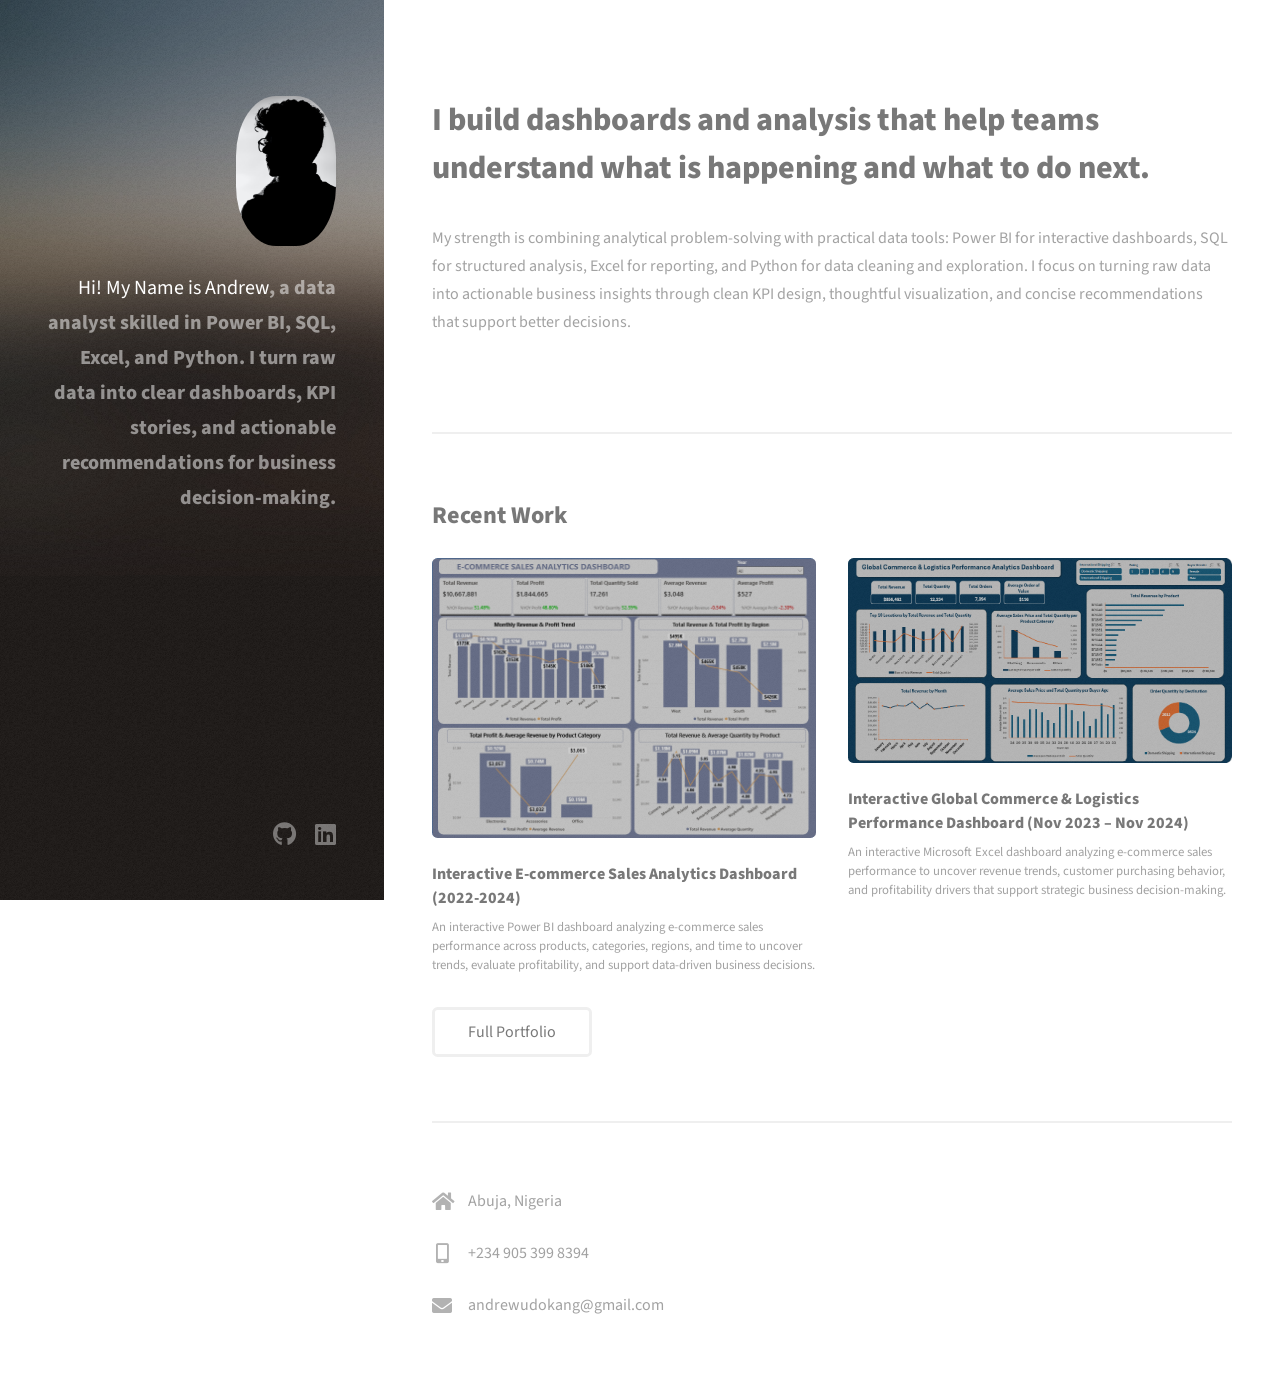
==== index.html @ a17d0c4e "Added website files" ====
<!DOCTYPE HTML>
<!--
	Strata by HTML5 UP
	html5up.net | @ajlkn
	Free for personal and commercial use under the CCA 3.0 license (html5up.net/license)
-->
<html>
	<head>
		<title>Andrew Udokang | Data Analyst</title>
		<meta charset="utf-8" />
		<meta name="viewport" content="width=device-width, initial-scale=1, user-scalable=no" />
		<link rel="stylesheet" href="assets/css/main.css" />
	</head>
	<body class="is-preload">

		<!-- Header -->
			<header id="header">
				<div class="inner">
					<a href="#" class="image avatar"><img src="images/Black Silhuette.jpg" alt="" /></a>
					<h1><strong>Hi! My Name is Andrew</strong>, a data analyst skilled in Power BI, SQL, Excel, and Python.<br />
					I turn raw data into clear dashboards, KPI stories, and actionable recommendations for business decision-making.<br />
					</h1>
				</div>
			</header>

		<!-- Main -->
			<div id="main">

				<!-- One -->
					<section id="one">
						<header class="major">
							<h2>I build dashboards and analysis that help teams understand what is happening and what to do next.</h2>
						</header>
						<p>

My strength is combining analytical problem-solving with practical data tools: Power BI for interactive dashboards, SQL for structured analysis, Excel for reporting, and Python for data cleaning and exploration.

I focus on turning raw data into actionable business insights through clean KPI design, thoughtful visualization, and concise recommendations that support better decisions.</p>
						<ul class="actions">
							<!--<li><a href="#" class="button">Learn More</a></li>-->
						</ul>
					</section>

				<!-- Two -->
					<section id="two">
						<h2>Recent Work</h2>
						<div class="row">
							<article class="col-6 col-12-xsmall work-item">
								<a href="images/fulls/Interactive E-commerce Sales Analytics Dashboard (2022–2024).png" class="image fit thumb"><img src="images/fulls/Interactive E-commerce Sales Analytics Dashboard (2022–2024).png" alt="" /></a>
								<h3>Interactive E-commerce Sales Analytics Dashboard (2022-2024)</h3>
								<p>An interactive Power BI dashboard analyzing e-commerce sales performance across products, categories, regions, and time to uncover trends, evaluate profitability, and support data-driven business decisions.</p>
							</article>
							<article class="col-6 col-12-xsmall work-item">
								<a href="images/fulls/Interactive Global Commerce & Logistics Performance Dashboard (Nov 2023 – Nov 2024).png" class="image fit thumb"><img src="images/fulls/Interactive Global Commerce & Logistics Performance Dashboard (Nov 2023 – Nov 2024).png" alt="" /></a>
								<h3>Interactive Global Commerce & Logistics Performance Dashboard (Nov 2023 – Nov 2024)</h3>
								<p>An interactive Microsoft Excel dashboard analyzing e-commerce sales performance to uncover revenue trends, customer purchasing behavior, and profitability drivers that support strategic business decision-making.</p>
							</article>
							<!--<article class="col-6 col-12-xsmall work-item">
								<a href="images/fulls/03.jpg" class="image fit thumb"><img src="images/thumbs/03.jpg" alt="" /></a>
								<h3>Tortor metus commodo</h3>
								<p>Lorem ipsum dolor sit amet nisl sed nullam feugiat.</p>
							</article>
							<article class="col-6 col-12-xsmall work-item">
								<a href="images/fulls/04.jpg" class="image fit thumb"><img src="images/thumbs/04.jpg" alt="" /></a>
								<h3>Quam neque phasellus</h3>
								<p>Lorem ipsum dolor sit amet nisl sed nullam feugiat.</p>
							</article>
							<article class="col-6 col-12-xsmall work-item">
								<a href="images/fulls/05.jpg" class="image fit thumb"><img src="images/thumbs/05.jpg" alt="" /></a>
								<h3>Nunc enim commodo aliquet</h3>
								<p>Lorem ipsum dolor sit amet nisl sed nullam feugiat.</p>
							</article>
							<article class="col-6 col-12-xsmall work-item">
								<a href="images/fulls/06.jpg" class="image fit thumb"><img src="images/thumbs/06.jpg" alt="" /></a>
								<h3>Risus ornare lacinia</h3>
								<p>Lorem ipsum dolor sit amet nisl sed nullam feugiat.</p>
							</article>-->
						</div>
						<ul class="actions">
							<li><a href="full portfolio.html" class="button">Full Portfolio</a></li>
						</ul>
					</section>

				<!-- Three -->
					<section id="three">
						<!--<h2>Get In Touch</h2>
						<p>If you have further inquires, please message me below or on Linkedin.</p>
						<div class="row">
							<div class="col-8 col-12-small">
								<form method="post" action="#">
									<div class="row gtr-uniform gtr-50">
										<div class="col-6 col-12-xsmall"><input type="text" name="name" id="name" placeholder="Name" /></div>
										<div class="col-6 col-12-xsmall"><input type="email" name="email" id="email" placeholder="Email" /></div>
										<div class="col-12"><textarea name="message" id="message" placeholder="Message" rows="4"></textarea></div>
									</div>
								</form>
								<ul class="actions">
									<li><input type="submit" value="Send Message" /></li>
								</ul>
							</div>-->
							<div class="col-4 col-12-small">
								<ul class="labeled-icons">
									<li>
										<h3 class="icon solid fa-home"><span class="label">Address</span></h3>
										Abuja, Nigeria
									</li>
									<li>
										<h3 class="icon solid fa-mobile-alt"><span class="label">Phone</span></h3>
										+234 905 399 8394
									</li>
									<li>
										<h3 class="icon solid fa-envelope"><span class="label">Email</span></h3>
										andrewudokang@gmail.com
										
									</li>
								</ul>
							</div>
						</div>
					</section>

				<!-- Four -->
				<!--
					<section id="four">
						<h2>Elements</h2>

						<section>
							<h4>Text</h4>
							<p>This is <b>bold</b> and this is <strong>strong</strong>. This is <i>italic</i> and this is <em>emphasized</em>.
							This is <sup>superscript</sup> text and this is <sub>subscript</sub> text.
							This is <u>underlined</u> and this is code: <code>for (;;) { ... }</code>. Finally, <a href="#">this is a link</a>.</p>
							<hr />
							<header>
								<h4>Heading with a Subtitle</h4>
								<p>Lorem ipsum dolor sit amet nullam id egestas urna aliquam</p>
							</header>
							<p>Nunc lacinia ante nunc ac lobortis. Interdum adipiscing gravida odio porttitor sem non mi integer non faucibus ornare mi ut ante amet placerat aliquet. Volutpat eu sed ante lacinia sapien lorem accumsan varius montes viverra nibh in adipiscing blandit tempus accumsan.</p>
							<header>
								<h5>Heading with a Subtitle</h5>
								<p>Lorem ipsum dolor sit amet nullam id egestas urna aliquam</p>
							</header>
							<p>Nunc lacinia ante nunc ac lobortis. Interdum adipiscing gravida odio porttitor sem non mi integer non faucibus ornare mi ut ante amet placerat aliquet. Volutpat eu sed ante lacinia sapien lorem accumsan varius montes viverra nibh in adipiscing blandit tempus accumsan.</p>
							<hr />
							<h2>Heading Level 2</h2>
							<h3>Heading Level 3</h3>
							<h4>Heading Level 4</h4>
							<h5>Heading Level 5</h5>
							<h6>Heading Level 6</h6>
							<hr />
							<h5>Blockquote</h5>
							<blockquote>Fringilla nisl. Donec accumsan interdum nisi, quis tincidunt felis sagittis eget tempus euismod. Vestibulum ante ipsum primis in faucibus vestibulum. Blandit adipiscing eu felis iaculis volutpat ac adipiscing accumsan faucibus. Vestibulum ante ipsum primis in faucibus lorem ipsum dolor sit amet nullam adipiscing eu felis.</blockquote>
							<h5>Preformatted</h5>
							<pre><code>i = 0;

while (!deck.isInOrder()) {
print 'Iteration ' + i;
deck.shuffle();
i++;
}

print 'It took ' + i + ' iterations to sort the deck.';</code></pre>
						</section>

						<section>
							<h4>Lists</h4>
							<div class="row">
								<div class="col-6 col-12-xsmall">
									<h5>Unordered</h5>
									<ul>
										<li>Dolor pulvinar etiam magna etiam.</li>
										<li>Sagittis adipiscing lorem eleifend.</li>
										<li>Felis enim feugiat dolore viverra.</li>
									</ul>
									<h5>Alternate</h5>
									<ul class="alt">
										<li>Dolor pulvinar etiam magna etiam.</li>
										<li>Sagittis adipiscing lorem eleifend.</li>
										<li>Felis enim feugiat dolore viverra.</li>
									</ul>
								</div>
								<div class="col-6 col-12-xsmall">
									<h5>Ordered</h5>
									<ol>
										<li>Dolor pulvinar etiam magna etiam.</li>
										<li>Etiam vel felis at lorem sed viverra.</li>
										<li>Felis enim feugiat dolore viverra.</li>
										<li>Dolor pulvinar etiam magna etiam.</li>
										<li>Etiam vel felis at lorem sed viverra.</li>
										<li>Felis enim feugiat dolore viverra.</li>
									</ol>
									<h5>Icons</h5>
									<ul class="icons">
										<li><a href="#" class="icon brands fa-twitter"><span class="label">Twitter</span></a></li>
										<li><a href="#" class="icon brands fa-facebook-f"><span class="label">Facebook</span></a></li>
										<li><a href="#" class="icon brands fa-instagram"><span class="label">Instagram</span></a></li>
										<li><a href="#" class="icon brands fa-github"><span class="label">Github</span></a></li>
										<li><a href="#" class="icon brands fa-dribbble"><span class="label">Dribbble</span></a></li>
										<li><a href="#" class="icon brands fa-tumblr"><span class="label">Tumblr</span></a></li>
									</ul>
								</div>
							</div>
							<h5>Actions</h5>
							<ul class="actions">
								<li><a href="#" class="button primary">Default</a></li>
								<li><a href="#" class="button">Default</a></li>
							</ul>
							<ul class="actions small">
								<li><a href="#" class="button primary small">Small</a></li>
								<li><a href="#" class="button small">Small</a></li>
							</ul>
							<div class="row">
								<div class="col-6 col-12-small">
									<ul class="actions stacked">
										<li><a href="#" class="button primary">Default</a></li>
										<li><a href="#" class="button">Default</a></li>
									</ul>
								</div>
								<div class="col-6 col-12-small">
									<ul class="actions stacked">
										<li><a href="#" class="button primary small">Small</a></li>
										<li><a href="#" class="button small">Small</a></li>
									</ul>
								</div>
								<div class="col-6 col-12-small">
									<ul class="actions stacked">
										<li><a href="#" class="button primary fit">Default</a></li>
										<li><a href="#" class="button fit">Default</a></li>
									</ul>
								</div>
								<div class="col-6 col-12-small">
									<ul class="actions stacked">
										<li><a href="#" class="button primary small fit">Small</a></li>
										<li><a href="#" class="button small fit">Small</a></li>
									</ul>
								</div>
							</div>
						</section>

						<section>
							<h4>Table</h4>
							<h5>Default</h5>
							<div class="table-wrapper">
								<table>
									<thead>
										<tr>
											<th>Name</th>
											<th>Description</th>
											<th>Price</th>
										</tr>
									</thead>
									<tbody>
										<tr>
											<td>Item One</td>
											<td>Ante turpis integer aliquet porttitor.</td>
											<td>29.99</td>
										</tr>
										<tr>
											<td>Item Two</td>
											<td>Vis ac commodo adipiscing arcu aliquet.</td>
											<td>19.99</td>
										</tr>
										<tr>
											<td>Item Three</td>
											<td> Morbi faucibus arcu accumsan lorem.</td>
											<td>29.99</td>
										</tr>
										<tr>
											<td>Item Four</td>
											<td>Vitae integer tempus condimentum.</td>
											<td>19.99</td>
										</tr>
										<tr>
											<td>Item Five</td>
											<td>Ante turpis integer aliquet porttitor.</td>
											<td>29.99</td>
										</tr>
									</tbody>
									<tfoot>
										<tr>
											<td colspan="2"></td>
											<td>100.00</td>
										</tr>
									</tfoot>
								</table>
							</div>

							<h5>Alternate</h5>
							<div class="table-wrapper">
								<table class="alt">
									<thead>
										<tr>
											<th>Name</th>
											<th>Description</th>
											<th>Price</th>
										</tr>
									</thead>
									<tbody>
										<tr>
											<td>Item One</td>
											<td>Ante turpis integer aliquet porttitor.</td>
											<td>29.99</td>
										</tr>
										<tr>
											<td>Item Two</td>
											<td>Vis ac commodo adipiscing arcu aliquet.</td>
											<td>19.99</td>
										</tr>
										<tr>
											<td>Item Three</td>
											<td> Morbi faucibus arcu accumsan lorem.</td>
											<td>29.99</td>
										</tr>
										<tr>
											<td>Item Four</td>
											<td>Vitae integer tempus condimentum.</td>
											<td>19.99</td>
										</tr>
										<tr>
											<td>Item Five</td>
											<td>Ante turpis integer aliquet porttitor.</td>
											<td>29.99</td>
										</tr>
									</tbody>
									<tfoot>
										<tr>
											<td colspan="2"></td>
											<td>100.00</td>
										</tr>
									</tfoot>
								</table>
							</div>
						</section>

						<section>
							<h4>Buttons</h4>
							<ul class="actions">
								<li><a href="#" class="button primary">Primary</a></li>
								<li><a href="#" class="button">Default</a></li>
							</ul>
							<ul class="actions">
								<li><a href="#" class="button large">Large</a></li>
								<li><a href="#" class="button">Default</a></li>
								<li><a href="#" class="button small">Small</a></li>
							</ul>
							<ul class="actions fit">
								<li><a href="#" class="button primary fit">Fit</a></li>
								<li><a href="#" class="button fit">Fit</a></li>
							</ul>
							<ul class="actions fit small">
								<li><a href="#" class="button primary fit small">Fit + Small</a></li>
								<li><a href="#" class="button fit small">Fit + Small</a></li>
							</ul>
							<ul class="actions">
								<li><a href="#" class="button primary icon solid fa-download">Icon</a></li>
								<li><a href="#" class="button icon solid fa-download">Icon</a></li>
							</ul>
							<ul class="actions">
								<li><span class="button primary disabled">Primary</span></li>
								<li><span class="button disabled">Default</span></li>
							</ul>
						</section>

						<section>
							<h4>Form</h4>
							<form method="post" action="#">
								<div class="row gtr-uniform gtr-50">
									<div class="col-6 col-12-xsmall">
										<input type="text" name="demo-name" id="demo-name" value="" placeholder="Name" />
									</div>
									<div class="col-6 col-12-xsmall">
										<input type="email" name="demo-email" id="demo-email" value="" placeholder="Email" />
									</div>
									<div class="col-12">
										<select name="demo-category" id="demo-category">
											<option value="">- Category -</option>
											<option value="1">Manufacturing</option>
											<option value="1">Shipping</option>
											<option value="1">Administration</option>
											<option value="1">Human Resources</option>
										</select>
									</div>
									<div class="col-4 col-12-small">
										<input type="radio" id="demo-priority-low" name="demo-priority" checked>
										<label for="demo-priority-low">Low Priority</label>
									</div>
									<div class="col-4 col-12-small">
										<input type="radio" id="demo-priority-normal" name="demo-priority">
										<label for="demo-priority-normal">Normal Priority</label>
									</div>
									<div class="col-4 col-12-small">
										<input type="radio" id="demo-priority-high" name="demo-priority">
										<label for="demo-priority-high">High Priority</label>
									</div>
									<div class="col-6 col-12-small">
										<input type="checkbox" id="demo-copy" name="demo-copy">
										<label for="demo-copy">Email me a copy of this message</label>
									</div>
									<div class="col-6 col-12-small">
										<input type="checkbox" id="demo-human" name="demo-human" checked>
										<label for="demo-human">I am a human and not a robot</label>
									</div>
									<div class="col-12">
										<textarea name="demo-message" id="demo-message" placeholder="Enter your message" rows="6"></textarea>
									</div>
									<div class="col-12">
										<ul class="actions">
											<li><input type="submit" value="Send Message" class="primary" /></li>
											<li><input type="reset" value="Reset" /></li>
										</ul>
									</div>
								</div>
							</form>
						</section>

						<section>
							<h4>Image</h4>
							<h5>Fit</h5>
							<div class="box alt">
								<div class="row gtr-50 gtr-uniform">
									<div class="col-12"><span class="image fit"><img src="images/fulls/05.jpg" alt="" /></span></div>
									<div class="col-4"><span class="image fit"><img src="images/thumbs/01.jpg" alt="" /></span></div>
									<div class="col-4"><span class="image fit"><img src="images/thumbs/02.jpg" alt="" /></span></div>
									<div class="col-4"><span class="image fit"><img src="images/thumbs/03.jpg" alt="" /></span></div>
									<div class="col-4"><span class="image fit"><img src="images/thumbs/04.jpg" alt="" /></span></div>
									<div class="col-4"><span class="image fit"><img src="images/thumbs/05.jpg" alt="" /></span></div>
									<div class="col-4"><span class="image fit"><img src="images/thumbs/06.jpg" alt="" /></span></div>
									<div class="col-4"><span class="image fit"><img src="images/thumbs/03.jpg" alt="" /></span></div>
									<div class="col-4"><span class="image fit"><img src="images/thumbs/02.jpg" alt="" /></span></div>
									<div class="col-4"><span class="image fit"><img src="images/thumbs/01.jpg" alt="" /></span></div>
								</div>
							</div>
							<h5>Left &amp; Right</h5>
							<p><span class="image left"><img src="images/avatar.jpg" alt="" /></span>Fringilla nisl. Donec accumsan interdum nisi, quis tincidunt felis sagittis eget. tempus euismod. Vestibulum ante ipsum primis in faucibus vestibulum. Blandit adipiscing eu felis iaculis volutpat ac adipiscing accumsan eu faucibus. Integer ac pellentesque praesent tincidunt felis sagittis eget. tempus euismod. Vestibulum ante ipsum primis in faucibus vestibulum. Blandit adipiscing eu felis iaculis volutpat ac adipiscing accumsan eu faucibus. Integer ac pellentesque praesent. Donec accumsan interdum nisi, quis tincidunt felis sagittis eget. tempus euismod. Vestibulum ante ipsum primis in faucibus vestibulum. Blandit adipiscing eu felis iaculis volutpat ac adipiscing accumsan eu faucibus. Integer ac pellentesque praesent tincidunt felis sagittis eget. tempus euismod. Vestibulum ante ipsum primis in faucibus vestibulum. Blandit adipiscing eu felis iaculis volutpat ac adipiscing accumsan eu faucibus. Integer ac pellentesque praesent.</p>
							<p><span class="image right"><img src="images/avatar.jpg" alt="" /></span>Fringilla nisl. Donec accumsan interdum nisi, quis tincidunt felis sagittis eget. tempus euismod. Vestibulum ante ipsum primis in faucibus vestibulum. Blandit adipiscing eu felis iaculis volutpat ac adipiscing accumsan eu faucibus. Integer ac pellentesque praesent tincidunt felis sagittis eget. tempus euismod. Vestibulum ante ipsum primis in faucibus vestibulum. Blandit adipiscing eu felis iaculis volutpat ac adipiscing accumsan eu faucibus. Integer ac pellentesque praesent. Donec accumsan interdum nisi, quis tincidunt felis sagittis eget. tempus euismod. Vestibulum ante ipsum primis in faucibus vestibulum. Blandit adipiscing eu felis iaculis volutpat ac adipiscing accumsan eu faucibus. Integer ac pellentesque praesent tincidunt felis sagittis eget. tempus euismod. Vestibulum ante ipsum primis in faucibus vestibulum. Blandit adipiscing eu felis iaculis volutpat ac adipiscing accumsan eu faucibus. Integer ac pellentesque praesent.</p>
						</section>

					</section>
				-->

			</div>

		<!-- Footer -->
			<footer id="footer">
				<div class="inner">
					<ul class="icons">
						<!--<li><a href="#" class="icon brands fa-twitter"><span class="label">Twitter</span></a></li>-->
						<li><a href="https://github.com/andrewudokang/" class="icon brands fa-github"><span class="label">Github</span></a></li>
						<li><a href="https://www.linkedin.com/in/andrewudokang" class="icon brands fa-linkedin"><span class="label">Linkedin</span></a></li>
						<!--<li><a href="#" class="icon solid fa-envelope"><span class="label">Email</span></a></li>-->
					</ul>
					<!--<ul class="copyright">
						<li>&copy; Untitled</li><li>Design: <a href="http://html5up.net">HTML5 UP</a></li>
					</ul>-->
				</div>
			</footer>

		<!-- Scripts -->
			<script src="assets/js/jquery.min.js"></script>
			<script src="assets/js/jquery.poptrox.min.js"></script>
			<script src="assets/js/browser.min.js"></script>
			<script src="assets/js/breakpoints.min.js"></script>
			<script src="assets/js/util.js"></script>
			<script src="assets/js/main.js"></script>

	</body>
</html>
---- assets/css/main.css ----
@import url("fontawesome-all.min.css");
@import url("https://fonts.googleapis.com/css?family=Source+Sans+Pro:400,400italic");

/*
	Strata by HTML5 UP
	html5up.net | @ajlkn
	Free for personal and commercial use under the CCA 3.0 license (html5up.net/license)
*/

html, body, div, span, applet, object,
iframe, h1, h2, h3, h4, h5, h6, p, blockquote,
pre, a, abbr, acronym, address, big, cite,
code, del, dfn, em, img, ins, kbd, q, s, samp,
small, strike, strong, sub, sup, tt, var, b,
u, i, center, dl, dt, dd, ol, ul, li, fieldset,
form, label, legend, table, caption, tbody,
tfoot, thead, tr, th, td, article, aside,
canvas, details, embed, figure, figcaption,
footer, header, hgroup, menu, nav, output, ruby,
section, summary, time, mark, audio, video {
	margin: 0;
	padding: 0;
	border: 0;
	font-size: 100%;
	font: inherit;
	vertical-align: baseline;}

article, aside, details, figcaption, figure,
footer, header, hgroup, menu, nav, section {
	display: block;}

body {
	line-height: 1;
}

ol, ul {
	list-style: none;
}

blockquote, q {
	quotes: none;
}

	blockquote:before, blockquote:after, q:before, q:after {
		content: '';
		content: none;
	}

table {
	border-collapse: collapse;
	border-spacing: 0;
}

body {
	-webkit-text-size-adjust: none;
}

mark {
	background-color: transparent;
	color: inherit;
}

input::-moz-focus-inner {
	border: 0;
	padding: 0;
}

input, select, textarea {
	-moz-appearance: none;
	-webkit-appearance: none;
	-ms-appearance: none;
	appearance: none;
}

/* Basic */

	html {
		box-sizing: border-box;
	}

	*, *:before, *:after {
		box-sizing: inherit;
	}

	body {
		background: #fff;
	}

		body.is-preload *, body.is-preload *:before, body.is-preload *:after {
			-moz-animation: none !important;
			-webkit-animation: none !important;
			-ms-animation: none !important;
			animation: none !important;
			-moz-transition: none !important;
			-webkit-transition: none !important;
			-ms-transition: none !important;
			transition: none !important;
		}

	body, input, select, textarea {
		color: #a2a2a2;
		font-family: "Source Sans Pro", Helvetica, sans-serif;
		font-size: 16pt;
		font-weight: 400;
		line-height: 1.75em;
	}

	a {
		-moz-transition: color 0.2s ease-in-out, border-color 0.2s ease-in-out;
		-webkit-transition: color 0.2s ease-in-out, border-color 0.2s ease-in-out;
		-ms-transition: color 0.2s ease-in-out, border-color 0.2s ease-in-out;
		transition: color 0.2s ease-in-out, border-color 0.2s ease-in-out;
		border-bottom: dotted 1px;
		color: #49bf9d;
		text-decoration: none;
	}

		a:hover {
			border-bottom-color: transparent;
			color: #49bf9d !important;
			text-decoration: none;
		}

	strong, b {
		color: #787878;
		font-weight: 400;
	}

	em, i {
		font-style: italic;
	}

	p {
		margin: 0 0 2em 0;
	}

	h1, h2, h3, h4, h5, h6 {
		color: #787878;
		font-weight: 800;
		line-height: 1em;
		margin: 0 0 1em 0;
	}

		h1 a, h2 a, h3 a, h4 a, h5 a, h6 a {
			color: inherit;
			text-decoration: none;
		}

	h1 {
		font-size: 2em;
		line-height: 1.5em;
	}

	h2 {
		font-size: 1.5em;
		line-height: 1.5em;
	}

	h3 {
		font-size: 1.25em;
		line-height: 1.5em;
	}

	h4 {
		font-size: 1.1em;
		line-height: 1.5em;
	}

	h5 {
		font-size: 0.9em;
		line-height: 1.5em;
	}

	h6 {
		font-size: 0.7em;
		line-height: 1.5em;
	}

	sub {
		font-size: 0.8em;
		position: relative;
		top: 0.5em;
	}

	sup {
		font-size: 0.8em;
		position: relative;
		top: -0.5em;
	}

	hr {
		border: 0;
		border-bottom: solid 2px #efefef;
		margin: 2em 0;
	}

		hr.major {
			margin: 3em 0;
		}

	blockquote {
		border-left: solid 6px #efefef;
		font-style: italic;
		margin: 0 0 2em 0;
		padding: 0.5em 0 0.5em 1.5em;
	}

	code {
		background: #f7f7f7;
		border-radius: 0.35em;
		border: solid 2px #efefef;
		font-family: "Courier New", monospace;
		font-size: 0.9em;
		margin: 0 0.25em;
		padding: 0.25em 0.65em;
	}

	pre {
		-webkit-overflow-scrolling: touch;
		font-family: "Courier New", monospace;
		font-size: 0.9em;
		margin: 0 0 2em 0;
	}

		pre code {
			display: block;
			line-height: 1.75em;
			padding: 1em 1.5em;
			overflow-x: auto;
		}

	.align-left {
		text-align: left;
	}

	.align-center {
		text-align: center;
	}

	.align-right {
		text-align: right;
	}

/* Container */

	.container {
		margin: 0 auto;
		max-width: calc(100% - 4em);
		width: 100%;
	}

		.container.xsmall {
			width: 25%;
		}

		.container.small {
			width: 50%;
		}

		.container.medium {
			width: 75%;
		}

		.container.large {
			width: 125%;
		}

		.container.xlarge {
			width: 150%;
		}

		.container.max {
			width: 100%;
		}

		@media screen and (max-width: 980px) {

			.container {
				width: 100% !important;
				max-width: 100% !important;
			}

		}

		@media screen and (max-width: 480px) {

			.container {
				max-width: calc(100% - 3em);
			}

		}

/* Row */

	.row {
		display: flex;
		flex-wrap: wrap;
		box-sizing: border-box;
		align-items: stretch;
	}

		.row > * {
			box-sizing: border-box;
		}

		.row.gtr-uniform > * > :last-child {
			margin-bottom: 0;
		}

		.row.aln-left {
			justify-content: flex-start;
		}

		.row.aln-center {
			justify-content: center;
		}

		.row.aln-right {
			justify-content: flex-end;
		}

		.row.aln-top {
			align-items: flex-start;
		}

		.row.aln-middle {
			align-items: center;
		}

		.row.aln-bottom {
			align-items: flex-end;
		}

		.row > .imp {
			order: -1;
		}

		.row > .col-1 {
			width: 8.33333%;
		}

		.row > .off-1 {
			margin-left: 8.33333%;
		}

		.row > .col-2 {
			width: 16.66667%;
		}

		.row > .off-2 {
			margin-left: 16.66667%;
		}

		.row > .col-3 {
			width: 25%;
		}

		.row > .off-3 {
			margin-left: 25%;
		}

		.row > .col-4 {
			width: 33.33333%;
		}

		.row > .off-4 {
			margin-left: 33.33333%;
		}

		.row > .col-5 {
			width: 41.66667%;
		}

		.row > .off-5 {
			margin-left: 41.66667%;
		}

		.row > .col-6 {
			width: 50%;
		}

		.row > .off-6 {
			margin-left: 50%;
		}

		.row > .col-7 {
			width: 58.33333%;
		}

		.row > .off-7 {
			margin-left: 58.33333%;
		}

		.row > .col-8 {
			width: 66.66667%;
		}

		.row > .off-8 {
			margin-left: 66.66667%;
		}

		.row > .col-9 {
			width: 75%;
		}

		.row > .off-9 {
			margin-left: 75%;
		}

		.row > .col-10 {
			width: 83.33333%;
		}

		.row > .off-10 {
			margin-left: 83.33333%;
		}

		.row > .col-11 {
			width: 91.66667%;
		}

		.row > .off-11 {
			margin-left: 91.66667%;
		}

		.row > .col-12 {
			width: 100%;
		}

		.row > .off-12 {
			margin-left: 100%;
		}

		.row.gtr-0 {
			margin-top: 0;
			margin-left: 0em;
		}

			.row.gtr-0 > * {
				padding: 0 0 0 0em;
			}

			.row.gtr-0.gtr-uniform {
				margin-top: 0em;
			}

				.row.gtr-0.gtr-uniform > * {
					padding-top: 0em;
				}

		.row.gtr-25 {
			margin-top: 0;
			margin-left: -0.625em;
		}

			.row.gtr-25 > * {
				padding: 0 0 0 0.625em;
			}

			.row.gtr-25.gtr-uniform {
				margin-top: -0.625em;
			}

				.row.gtr-25.gtr-uniform > * {
					padding-top: 0.625em;
				}

		.row.gtr-50 {
			margin-top: 0;
			margin-left: -1.25em;
		}

			.row.gtr-50 > * {
				padding: 0 0 0 1.25em;
			}

			.row.gtr-50.gtr-uniform {
				margin-top: -1.25em;
			}

				.row.gtr-50.gtr-uniform > * {
					padding-top: 1.25em;
				}

		.row {
			margin-top: 0;
			margin-left: -2.5em;
		}

			.row > * {
				padding: 0 0 0 2.5em;
			}

			.row.gtr-uniform {
				margin-top: -2.5em;
			}

				.row.gtr-uniform > * {
					padding-top: 2.5em;
				}

		.row.gtr-150 {
			margin-top: 0;
			margin-left: -3.75em;
		}

			.row.gtr-150 > * {
				padding: 0 0 0 3.75em;
			}

			.row.gtr-150.gtr-uniform {
				margin-top: -3.75em;
			}

				.row.gtr-150.gtr-uniform > * {
					padding-top: 3.75em;
				}

		.row.gtr-200 {
			margin-top: 0;
			margin-left: -5em;
		}

			.row.gtr-200 > * {
				padding: 0 0 0 5em;
			}

			.row.gtr-200.gtr-uniform {
				margin-top: -5em;
			}

				.row.gtr-200.gtr-uniform > * {
					padding-top: 5em;
				}

		@media screen and (max-width: 1800px) {

			.row {
				display: flex;
				flex-wrap: wrap;
				box-sizing: border-box;
				align-items: stretch;
			}

				.row > * {
					box-sizing: border-box;
				}

				.row.gtr-uniform > * > :last-child {
					margin-bottom: 0;
				}

				.row.aln-left {
					justify-content: flex-start;
				}

				.row.aln-center {
					justify-content: center;
				}

				.row.aln-right {
					justify-content: flex-end;
				}

				.row.aln-top {
					align-items: flex-start;
				}

				.row.aln-middle {
					align-items: center;
				}

				.row.aln-bottom {
					align-items: flex-end;
				}

				.row > .imp-xlarge {
					order: -1;
				}

				.row > .col-1-xlarge {
					width: 8.33333%;
				}

				.row > .off-1-xlarge {
					margin-left: 8.33333%;
				}

				.row > .col-2-xlarge {
					width: 16.66667%;
				}

				.row > .off-2-xlarge {
					margin-left: 16.66667%;
				}

				.row > .col-3-xlarge {
					width: 25%;
				}

				.row > .off-3-xlarge {
					margin-left: 25%;
				}

				.row > .col-4-xlarge {
					width: 33.33333%;
				}

				.row > .off-4-xlarge {
					margin-left: 33.33333%;
				}

				.row > .col-5-xlarge {
					width: 41.66667%;
				}

				.row > .off-5-xlarge {
					margin-left: 41.66667%;
				}

				.row > .col-6-xlarge {
					width: 50%;
				}

				.row > .off-6-xlarge {
					margin-left: 50%;
				}

				.row > .col-7-xlarge {
					width: 58.33333%;
				}

				.row > .off-7-xlarge {
					margin-left: 58.33333%;
				}

				.row > .col-8-xlarge {
					width: 66.66667%;
				}

				.row > .off-8-xlarge {
					margin-left: 66.66667%;
				}

				.row > .col-9-xlarge {
					width: 75%;
				}

				.row > .off-9-xlarge {
					margin-left: 75%;
				}

				.row > .col-10-xlarge {
					width: 83.33333%;
				}

				.row > .off-10-xlarge {
					margin-left: 83.33333%;
				}

				.row > .col-11-xlarge {
					width: 91.66667%;
				}

				.row > .off-11-xlarge {
					margin-left: 91.66667%;
				}

				.row > .col-12-xlarge {
					width: 100%;
				}

				.row > .off-12-xlarge {
					margin-left: 100%;
				}

				.row.gtr-0 {
					margin-top: 0;
					margin-left: 0em;
				}

					.row.gtr-0 > * {
						padding: 0 0 0 0em;
					}

					.row.gtr-0.gtr-uniform {
						margin-top: 0em;
					}

						.row.gtr-0.gtr-uniform > * {
							padding-top: 0em;
						}

				.row.gtr-25 {
					margin-top: 0;
					margin-left: -0.625em;
				}

					.row.gtr-25 > * {
						padding: 0 0 0 0.625em;
					}

					.row.gtr-25.gtr-uniform {
						margin-top: -0.625em;
					}

						.row.gtr-25.gtr-uniform > * {
							padding-top: 0.625em;
						}

				.row.gtr-50 {
					margin-top: 0;
					margin-left: -1.25em;
				}

					.row.gtr-50 > * {
						padding: 0 0 0 1.25em;
					}

					.row.gtr-50.gtr-uniform {
						margin-top: -1.25em;
					}

						.row.gtr-50.gtr-uniform > * {
							padding-top: 1.25em;
						}

				.row {
					margin-top: 0;
					margin-left: -2.5em;
				}

					.row > * {
						padding: 0 0 0 2.5em;
					}

					.row.gtr-uniform {
						margin-top: -2.5em;
					}

						.row.gtr-uniform > * {
							padding-top: 2.5em;
						}

				.row.gtr-150 {
					margin-top: 0;
					margin-left: -3.75em;
				}

					.row.gtr-150 > * {
						padding: 0 0 0 3.75em;
					}

					.row.gtr-150.gtr-uniform {
						margin-top: -3.75em;
					}

						.row.gtr-150.gtr-uniform > * {
							padding-top: 3.75em;
						}

				.row.gtr-200 {
					margin-top: 0;
					margin-left: -5em;
				}

					.row.gtr-200 > * {
						padding: 0 0 0 5em;
					}

					.row.gtr-200.gtr-uniform {
						margin-top: -5em;
					}

						.row.gtr-200.gtr-uniform > * {
							padding-top: 5em;
						}

		}

		@media screen and (max-width: 1280px) {

			.row {
				display: flex;
				flex-wrap: wrap;
				box-sizing: border-box;
				align-items: stretch;
			}

				.row > * {
					box-sizing: border-box;
				}

				.row.gtr-uniform > * > :last-child {
					margin-bottom: 0;
				}

				.row.aln-left {
					justify-content: flex-start;
				}

				.row.aln-center {
					justify-content: center;
				}

				.row.aln-right {
					justify-content: flex-end;
				}

				.row.aln-top {
					align-items: flex-start;
				}

				.row.aln-middle {
					align-items: center;
				}

				.row.aln-bottom {
					align-items: flex-end;
				}

				.row > .imp-large {
					order: -1;
				}

				.row > .col-1-large {
					width: 8.33333%;
				}

				.row > .off-1-large {
					margin-left: 8.33333%;
				}

				.row > .col-2-large {
					width: 16.66667%;
				}

				.row > .off-2-large {
					margin-left: 16.66667%;
				}

				.row > .col-3-large {
					width: 25%;
				}

				.row > .off-3-large {
					margin-left: 25%;
				}

				.row > .col-4-large {
					width: 33.33333%;
				}

				.row > .off-4-large {
					margin-left: 33.33333%;
				}

				.row > .col-5-large {
					width: 41.66667%;
				}

				.row > .off-5-large {
					margin-left: 41.66667%;
				}

				.row > .col-6-large {
					width: 50%;
				}

				.row > .off-6-large {
					margin-left: 50%;
				}

				.row > .col-7-large {
					width: 58.33333%;
				}

				.row > .off-7-large {
					margin-left: 58.33333%;
				}

				.row > .col-8-large {
					width: 66.66667%;
				}

				.row > .off-8-large {
					margin-left: 66.66667%;
				}

				.row > .col-9-large {
					width: 75%;
				}

				.row > .off-9-large {
					margin-left: 75%;
				}

				.row > .col-10-large {
					width: 83.33333%;
				}

				.row > .off-10-large {
					margin-left: 83.33333%;
				}

				.row > .col-11-large {
					width: 91.66667%;
				}

				.row > .off-11-large {
					margin-left: 91.66667%;
				}

				.row > .col-12-large {
					width: 100%;
				}

				.row > .off-12-large {
					margin-left: 100%;
				}

				.row.gtr-0 {
					margin-top: 0;
					margin-left: 0em;
				}

					.row.gtr-0 > * {
						padding: 0 0 0 0em;
					}

					.row.gtr-0.gtr-uniform {
						margin-top: 0em;
					}

						.row.gtr-0.gtr-uniform > * {
							padding-top: 0em;
						}

				.row.gtr-25 {
					margin-top: 0;
					margin-left: -0.5em;
				}

					.row.gtr-25 > * {
						padding: 0 0 0 0.5em;
					}

					.row.gtr-25.gtr-uniform {
						margin-top: -0.5em;
					}

						.row.gtr-25.gtr-uniform > * {
							padding-top: 0.5em;
						}

				.row.gtr-50 {
					margin-top: 0;
					margin-left: -1em;
				}

					.row.gtr-50 > * {
						padding: 0 0 0 1em;
					}

					.row.gtr-50.gtr-uniform {
						margin-top: -1em;
					}

						.row.gtr-50.gtr-uniform > * {
							padding-top: 1em;
						}

				.row {
					margin-top: 0;
					margin-left: -2em;
				}

					.row > * {
						padding: 0 0 0 2em;
					}

					.row.gtr-uniform {
						margin-top: -2em;
					}

						.row.gtr-uniform > * {
							padding-top: 2em;
						}

				.row.gtr-150 {
					margin-top: 0;
					margin-left: -3em;
				}

					.row.gtr-150 > * {
						padding: 0 0 0 3em;
					}

					.row.gtr-150.gtr-uniform {
						margin-top: -3em;
					}

						.row.gtr-150.gtr-uniform > * {
							padding-top: 3em;
						}

				.row.gtr-200 {
					margin-top: 0;
					margin-left: -4em;
				}

					.row.gtr-200 > * {
						padding: 0 0 0 4em;
					}

					.row.gtr-200.gtr-uniform {
						margin-top: -4em;
					}

						.row.gtr-200.gtr-uniform > * {
							padding-top: 4em;
						}

		}

		@media screen and (max-width: 980px) {

			.row {
				display: flex;
				flex-wrap: wrap;
				box-sizing: border-box;
				align-items: stretch;
			}

				.row > * {
					box-sizing: border-box;
				}

				.row.gtr-uniform > * > :last-child {
					margin-bottom: 0;
				}

				.row.aln-left {
					justify-content: flex-start;
				}

				.row.aln-center {
					justify-content: center;
				}

				.row.aln-right {
					justify-content: flex-end;
				}

				.row.aln-top {
					align-items: flex-start;
				}

				.row.aln-middle {
					align-items: center;
				}

				.row.aln-bottom {
					align-items: flex-end;
				}

				.row > .imp-medium {
					order: -1;
				}

				.row > .col-1-medium {
					width: 8.33333%;
				}

				.row > .off-1-medium {
					margin-left: 8.33333%;
				}

				.row > .col-2-medium {
					width: 16.66667%;
				}

				.row > .off-2-medium {
					margin-left: 16.66667%;
				}

				.row > .col-3-medium {
					width: 25%;
				}

				.row > .off-3-medium {
					margin-left: 25%;
				}

				.row > .col-4-medium {
					width: 33.33333%;
				}

				.row > .off-4-medium {
					margin-left: 33.33333%;
				}

				.row > .col-5-medium {
					width: 41.66667%;
				}

				.row > .off-5-medium {
					margin-left: 41.66667%;
				}

				.row > .col-6-medium {
					width: 50%;
				}

				.row > .off-6-medium {
					margin-left: 50%;
				}

				.row > .col-7-medium {
					width: 58.33333%;
				}

				.row > .off-7-medium {
					margin-left: 58.33333%;
				}

				.row > .col-8-medium {
					width: 66.66667%;
				}

				.row > .off-8-medium {
					margin-left: 66.66667%;
				}

				.row > .col-9-medium {
					width: 75%;
				}

				.row > .off-9-medium {
					margin-left: 75%;
				}

				.row > .col-10-medium {
					width: 83.33333%;
				}

				.row > .off-10-medium {
					margin-left: 83.33333%;
				}

				.row > .col-11-medium {
					width: 91.66667%;
				}

				.row > .off-11-medium {
					margin-left: 91.66667%;
				}

				.row > .col-12-medium {
					width: 100%;
				}

				.row > .off-12-medium {
					margin-left: 100%;
				}

				.row.gtr-0 {
					margin-top: 0;
					margin-left: 0em;
				}

					.row.gtr-0 > * {
						padding: 0 0 0 0em;
					}

					.row.gtr-0.gtr-uniform {
						margin-top: 0em;
					}

						.row.gtr-0.gtr-uniform > * {
							padding-top: 0em;
						}

				.row.gtr-25 {
					margin-top: 0;
					margin-left: -0.5em;
				}

					.row.gtr-25 > * {
						padding: 0 0 0 0.5em;
					}

					.row.gtr-25.gtr-uniform {
						margin-top: -0.5em;
					}

						.row.gtr-25.gtr-uniform > * {
							padding-top: 0.5em;
						}

				.row.gtr-50 {
					margin-top: 0;
					margin-left: -1em;
				}

					.row.gtr-50 > * {
						padding: 0 0 0 1em;
					}

					.row.gtr-50.gtr-uniform {
						margin-top: -1em;
					}

						.row.gtr-50.gtr-uniform > * {
							padding-top: 1em;
						}

				.row {
					margin-top: 0;
					margin-left: -2em;
				}

					.row > * {
						padding: 0 0 0 2em;
					}

					.row.gtr-uniform {
						margin-top: -2em;
					}

						.row.gtr-uniform > * {
							padding-top: 2em;
						}

				.row.gtr-150 {
					margin-top: 0;
					margin-left: -3em;
				}

					.row.gtr-150 > * {
						padding: 0 0 0 3em;
					}

					.row.gtr-150.gtr-uniform {
						margin-top: -3em;
					}

						.row.gtr-150.gtr-uniform > * {
							padding-top: 3em;
						}

				.row.gtr-200 {
					margin-top: 0;
					margin-left: -4em;
				}

					.row.gtr-200 > * {
						padding: 0 0 0 4em;
					}

					.row.gtr-200.gtr-uniform {
						margin-top: -4em;
					}

						.row.gtr-200.gtr-uniform > * {
							padding-top: 4em;
						}

		}

		@media screen and (max-width: 736px) {

			.row {
				display: flex;
				flex-wrap: wrap;
				box-sizing: border-box;
				align-items: stretch;
			}

				.row > * {
					box-sizing: border-box;
				}

				.row.gtr-uniform > * > :last-child {
					margin-bottom: 0;
				}

				.row.aln-left {
					justify-content: flex-start;
				}

				.row.aln-center {
					justify-content: center;
				}

				.row.aln-right {
					justify-content: flex-end;
				}

				.row.aln-top {
					align-items: flex-start;
				}

				.row.aln-middle {
					align-items: center;
				}

				.row.aln-bottom {
					align-items: flex-end;
				}

				.row > .imp-small {
					order: -1;
				}

				.row > .col-1-small {
					width: 8.33333%;
				}

				.row > .off-1-small {
					margin-left: 8.33333%;
				}

				.row > .col-2-small {
					width: 16.66667%;
				}

				.row > .off-2-small {
					margin-left: 16.66667%;
				}

				.row > .col-3-small {
					width: 25%;
				}

				.row > .off-3-small {
					margin-left: 25%;
				}

				.row > .col-4-small {
					width: 33.33333%;
				}

				.row > .off-4-small {
					margin-left: 33.33333%;
				}

				.row > .col-5-small {
					width: 41.66667%;
				}

				.row > .off-5-small {
					margin-left: 41.66667%;
				}

				.row > .col-6-small {
					width: 50%;
				}

				.row > .off-6-small {
					margin-left: 50%;
				}

				.row > .col-7-small {
					width: 58.33333%;
				}

				.row > .off-7-small {
					margin-left: 58.33333%;
				}

				.row > .col-8-small {
					width: 66.66667%;
				}

				.row > .off-8-small {
					margin-left: 66.66667%;
				}

				.row > .col-9-small {
					width: 75%;
				}

				.row > .off-9-small {
					margin-left: 75%;
				}

				.row > .col-10-small {
					width: 83.33333%;
				}

				.row > .off-10-small {
					margin-left: 83.33333%;
				}

				.row > .col-11-small {
					width: 91.66667%;
				}

				.row > .off-11-small {
					margin-left: 91.66667%;
				}

				.row > .col-12-small {
					width: 100%;
				}

				.row > .off-12-small {
					margin-left: 100%;
				}

				.row.gtr-0 {
					margin-top: 0;
					margin-left: 0em;
				}

					.row.gtr-0 > * {
						padding: 0 0 0 0em;
					}

					.row.gtr-0.gtr-uniform {
						margin-top: 0em;
					}

						.row.gtr-0.gtr-uniform > * {
							padding-top: 0em;
						}

				.row.gtr-25 {
					margin-top: 0;
					margin-left: -0.375em;
				}

					.row.gtr-25 > * {
						padding: 0 0 0 0.375em;
					}

					.row.gtr-25.gtr-uniform {
						margin-top: -0.375em;
					}

						.row.gtr-25.gtr-uniform > * {
							padding-top: 0.375em;
						}

				.row.gtr-50 {
					margin-top: 0;
					margin-left: -0.75em;
				}

					.row.gtr-50 > * {
						padding: 0 0 0 0.75em;
					}

					.row.gtr-50.gtr-uniform {
						margin-top: -0.75em;
					}

						.row.gtr-50.gtr-uniform > * {
							padding-top: 0.75em;
						}

				.row {
					margin-top: 0;
					margin-left: -1.5em;
				}

					.row > * {
						padding: 0 0 0 1.5em;
					}

					.row.gtr-uniform {
						margin-top: -1.5em;
					}

						.row.gtr-uniform > * {
							padding-top: 1.5em;
						}

				.row.gtr-150 {
					margin-top: 0;
					margin-left: -2.25em;
				}

					.row.gtr-150 > * {
						padding: 0 0 0 2.25em;
					}

					.row.gtr-150.gtr-uniform {
						margin-top: -2.25em;
					}

						.row.gtr-150.gtr-uniform > * {
							padding-top: 2.25em;
						}

				.row.gtr-200 {
					margin-top: 0;
					margin-left: -3em;
				}

					.row.gtr-200 > * {
						padding: 0 0 0 3em;
					}

					.row.gtr-200.gtr-uniform {
						margin-top: -3em;
					}

						.row.gtr-200.gtr-uniform > * {
							padding-top: 3em;
						}

		}

		@media screen and (max-width: 480px) {

			.row {
				display: flex;
				flex-wrap: wrap;
				box-sizing: border-box;
				align-items: stretch;
			}

				.row > * {
					box-sizing: border-box;
				}

				.row.gtr-uniform > * > :last-child {
					margin-bottom: 0;
				}

				.row.aln-left {
					justify-content: flex-start;
				}

				.row.aln-center {
					justify-content: center;
				}

				.row.aln-right {
					justify-content: flex-end;
				}

				.row.aln-top {
					align-items: flex-start;
				}

				.row.aln-middle {
					align-items: center;
				}

				.row.aln-bottom {
					align-items: flex-end;
				}

				.row > .imp-xsmall {
					order: -1;
				}

				.row > .col-1-xsmall {
					width: 8.33333%;
				}

				.row > .off-1-xsmall {
					margin-left: 8.33333%;
				}

				.row > .col-2-xsmall {
					width: 16.66667%;
				}

				.row > .off-2-xsmall {
					margin-left: 16.66667%;
				}

				.row > .col-3-xsmall {
					width: 25%;
				}

				.row > .off-3-xsmall {
					margin-left: 25%;
				}

				.row > .col-4-xsmall {
					width: 33.33333%;
				}

				.row > .off-4-xsmall {
					margin-left: 33.33333%;
				}

				.row > .col-5-xsmall {
					width: 41.66667%;
				}

				.row > .off-5-xsmall {
					margin-left: 41.66667%;
				}

				.row > .col-6-xsmall {
					width: 50%;
				}

				.row > .off-6-xsmall {
					margin-left: 50%;
				}

				.row > .col-7-xsmall {
					width: 58.33333%;
				}

				.row > .off-7-xsmall {
					margin-left: 58.33333%;
				}

				.row > .col-8-xsmall {
					width: 66.66667%;
				}

				.row > .off-8-xsmall {
					margin-left: 66.66667%;
				}

				.row > .col-9-xsmall {
					width: 75%;
				}

				.row > .off-9-xsmall {
					margin-left: 75%;
				}

				.row > .col-10-xsmall {
					width: 83.33333%;
				}

				.row > .off-10-xsmall {
					margin-left: 83.33333%;
				}

				.row > .col-11-xsmall {
					width: 91.66667%;
				}

				.row > .off-11-xsmall {
					margin-left: 91.66667%;
				}

				.row > .col-12-xsmall {
					width: 100%;
				}

				.row > .off-12-xsmall {
					margin-left: 100%;
				}

				.row.gtr-0 {
					margin-top: 0;
					margin-left: 0em;
				}

					.row.gtr-0 > * {
						padding: 0 0 0 0em;
					}

					.row.gtr-0.gtr-uniform {
						margin-top: 0em;
					}

						.row.gtr-0.gtr-uniform > * {
							padding-top: 0em;
						}

				.row.gtr-25 {
					margin-top: 0;
					margin-left: -0.375em;
				}

					.row.gtr-25 > * {
						padding: 0 0 0 0.375em;
					}

					.row.gtr-25.gtr-uniform {
						margin-top: -0.375em;
					}

						.row.gtr-25.gtr-uniform > * {
							padding-top: 0.375em;
						}

				.row.gtr-50 {
					margin-top: 0;
					margin-left: -0.75em;
				}

					.row.gtr-50 > * {
						padding: 0 0 0 0.75em;
					}

					.row.gtr-50.gtr-uniform {
						margin-top: -0.75em;
					}

						.row.gtr-50.gtr-uniform > * {
							padding-top: 0.75em;
						}

				.row {
					margin-top: 0;
					margin-left: -1.5em;
				}

					.row > * {
						padding: 0 0 0 1.5em;
					}

					.row.gtr-uniform {
						margin-top: -1.5em;
					}

						.row.gtr-uniform > * {
							padding-top: 1.5em;
						}

				.row.gtr-150 {
					margin-top: 0;
					margin-left: -2.25em;
				}

					.row.gtr-150 > * {
						padding: 0 0 0 2.25em;
					}

					.row.gtr-150.gtr-uniform {
						margin-top: -2.25em;
					}

						.row.gtr-150.gtr-uniform > * {
							padding-top: 2.25em;
						}

				.row.gtr-200 {
					margin-top: 0;
					margin-left: -3em;
				}

					.row.gtr-200 > * {
						padding: 0 0 0 3em;
					}

					.row.gtr-200.gtr-uniform {
						margin-top: -3em;
					}

						.row.gtr-200.gtr-uniform > * {
							padding-top: 3em;
						}

		}

/* Section/Article */

	section.special, article.special {
		text-align: center;
	}

	header p {
		color: #b2b2b2;
		position: relative;
		margin: 0 0 1.5em 0;
	}

	header h2 + p {
		font-size: 1.25em;
		margin-top: -1em;
		line-height: 1.5em;
	}

	header h3 + p {
		font-size: 1.1em;
		margin-top: -0.8em;
		line-height: 1.5em;
	}

	header h4 + p,
	header h5 + p,
	header h6 + p {
		font-size: 0.9em;
		margin-top: -0.6em;
		line-height: 1.5em;
	}

	header.major h2 {
		font-size: 2em;
	}

/* Form */

	form {
		margin: 0 0 2em 0;
	}

	label {
		color: #787878;
		display: block;
		font-size: 0.9em;
		font-weight: 400;
		margin: 0 0 1em 0;
	}

	input[type="text"],
	input[type="password"],
	input[type="email"],
	select,
	textarea {
		-moz-appearance: none;
		-webkit-appearance: none;
		-ms-appearance: none;
		appearance: none;
		background: #f7f7f7;
		border-radius: 0.35em;
		border: solid 2px transparent;
		color: inherit;
		display: block;
		outline: 0;
		padding: 0 0.75em;
		text-decoration: none;
		width: 100%;
	}

		input[type="text"]:invalid,
		input[type="password"]:invalid,
		input[type="email"]:invalid,
		select:invalid,
		textarea:invalid {
			box-shadow: none;
		}

		input[type="text"]:focus,
		input[type="password"]:focus,
		input[type="email"]:focus,
		select:focus,
		textarea:focus {
			border-color: #49bf9d;
		}

	select {
		background-image: url("data:image/svg+xml;charset=utf8,%3Csvg xmlns='http://www.w3.org/2000/svg' width='40' height='40' preserveAspectRatio='none' viewBox='0 0 40 40'%3E%3Cpath d='M9.4,12.3l10.4,10.4l10.4-10.4c0.2-0.2,0.5-0.4,0.9-0.4c0.3,0,0.6,0.1,0.9,0.4l3.3,3.3c0.2,0.2,0.4,0.5,0.4,0.9 c0,0.4-0.1,0.6-0.4,0.9L20.7,31.9c-0.2,0.2-0.5,0.4-0.9,0.4c-0.3,0-0.6-0.1-0.9-0.4L4.3,17.3c-0.2-0.2-0.4-0.5-0.4-0.9 c0-0.4,0.1-0.6,0.4-0.9l3.3-3.3c0.2-0.2,0.5-0.4,0.9-0.4S9.1,12.1,9.4,12.3z' fill='%23dfdfdf' /%3E%3C/svg%3E");
		background-size: 1.25rem;
		background-repeat: no-repeat;
		background-position: calc(100% - 1rem) center;
		height: 2.75em;
		padding-right: 2.75em;
		text-overflow: ellipsis;
	}

		select option {
			color: #787878;
			background: #fff;
		}

		select:focus::-ms-value {
			background-color: transparent;
		}

		select::-ms-expand {
			display: none;
		}

	input[type="text"],
	input[type="password"],
	input[type="email"],
	select {
		height: 2.75em;
	}

	textarea {
		padding: 0.75em;
	}

	input[type="checkbox"],
	input[type="radio"] {
		-moz-appearance: none;
		-webkit-appearance: none;
		-ms-appearance: none;
		appearance: none;
		display: block;
		float: left;
		margin-right: -2em;
		opacity: 0;
		width: 1em;
		z-index: -1;
	}

		input[type="checkbox"] + label,
		input[type="radio"] + label {
			text-decoration: none;
			color: #a2a2a2;
			cursor: pointer;
			display: inline-block;
			font-size: 1em;
			font-weight: 400;
			padding-left: 2.4em;
			padding-right: 0.75em;
			position: relative;
		}

			input[type="checkbox"] + label:before,
			input[type="radio"] + label:before {
				-moz-osx-font-smoothing: grayscale;
				-webkit-font-smoothing: antialiased;
				display: inline-block;
				font-style: normal;
				font-variant: normal;
				text-rendering: auto;
				line-height: 1;
				text-transform: none !important;
				font-family: 'Font Awesome 5 Free';
				font-weight: 900;
			}

			input[type="checkbox"] + label:before,
			input[type="radio"] + label:before {
				background: #f7f7f7;
				border-radius: 0.35em;
				border: solid 2px transparent;
				content: '';
				display: inline-block;
				font-size: 0.8em;
				height: 2.0625em;
				left: 0;
				line-height: 1.85625em;
				position: absolute;
				text-align: center;
				top: 0;
				width: 2.0625em;
			}

		input[type="checkbox"]:checked + label:before,
		input[type="radio"]:checked + label:before {
			background: #787878;
			border-color: #787878;
			color: #fff;
			content: '\f00c';
		}

		input[type="checkbox"]:focus + label:before,
		input[type="radio"]:focus + label:before {
			border-color: #49bf9d;
		}

	input[type="checkbox"] + label:before {
		border-radius: 0.35em;
	}

	input[type="radio"] + label:before {
		border-radius: 100%;
	}

	::-webkit-input-placeholder {
		color: #b2b2b2 !important;
		opacity: 1.0;
	}

	:-moz-placeholder {
		color: #b2b2b2 !important;
		opacity: 1.0;
	}

	::-moz-placeholder {
		color: #b2b2b2 !important;
		opacity: 1.0;
	}

	:-ms-input-placeholder {
		color: #b2b2b2 !important;
		opacity: 1.0;
	}

/* Box */

	.box {
		border-radius: 0.35em;
		border: solid 2px #efefef;
		margin-bottom: 2em;
		padding: 1.5em;
	}

		.box > :last-child,
		.box > :last-child > :last-child,
		.box > :last-child > :last-child > :last-child {
			margin-bottom: 0;
		}

		.box.alt {
			border: 0;
			border-radius: 0;
			padding: 0;
		}

/* Icon */

	.icon {
		text-decoration: none;
		border-bottom: none;
		position: relative;
	}

		.icon:before {
			-moz-osx-font-smoothing: grayscale;
			-webkit-font-smoothing: antialiased;
			display: inline-block;
			font-style: normal;
			font-variant: normal;
			text-rendering: auto;
			line-height: 1;
			text-transform: none !important;
			font-family: 'Font Awesome 5 Free';
			font-weight: 400;
		}

		.icon > .label {
			display: none;
		}

		.icon:before {
			line-height: inherit;
		}

		.icon.solid:before {
			font-weight: 900;
		}

		.icon.brands:before {
			font-family: 'Font Awesome 5 Brands';
		}

/* Image */

	.image {
		border-radius: 0.35em;
		border: 0;
		display: inline-block;
		position: relative;
	}

		.image:before {
			-moz-transition: opacity 0.2s ease-in-out;
			-webkit-transition: opacity 0.2s ease-in-out;
			-ms-transition: opacity 0.2s ease-in-out;
			transition: opacity 0.2s ease-in-out;
			background: url("images/overlay.png");
			border-radius: 0.35em;
			content: '';
			display: block;
			height: 100%;
			left: 0;
			opacity: 0.5;
			position: absolute;
			top: 0;
			width: 100%;
		}

		.image.thumb {
			text-align: center;
		}

			.image.thumb:after {
				-moz-transition: opacity 0.2s ease-in-out;
				-webkit-transition: opacity 0.2s ease-in-out;
				-ms-transition: opacity 0.2s ease-in-out;
				transition: opacity 0.2s ease-in-out;
				border-radius: 0.35em;
				border: solid 3px rgba(255, 255, 255, 0.5);
				color: #fff;
				content: 'View on Github';
				display: inline-block;
				font-size: 0.8em;
				font-weight: 400;
				left: 43%;
				line-height: 2.25em;
				margin: -2em 0 0 -3em;
				opacity: 0;
				padding: 0 1.5em;
				position: absolute;
				text-align: center;
				text-decoration: none;
				top: 50%;
				white-space: nowrap;
			}

			.image.thumb:hover:after {
				opacity: 1.0;
			}

			.image.thumb:hover:before {
				background: url("images/overlay.png"), url("images/overlay.png");
				opacity: 1.0;
			}

		.image img {
			border-radius: 0.35em;
			display: block;
		}

		.image.left {
			float: left;
			margin: 0 1.5em 1em 0;
			top: 0.25em;
		}

		.image.right {
			float: right;
			margin: 0 0 1em 1.5em;
			top: 0.25em;
		}

		.image.left, .image.right {
			max-width: 40%;
		}

			.image.left img, .image.right img {
				width: 100%;
			}

		.image.fit {
			display: block;
			margin: 0 0 2em 0;
			width: 100%;
		}

			.image.fit img {
				width: 100%;
			}

		.image.avatar {
			border-radius: 100%;
		}

			.image.avatar:before {
				display: none;
			}

			.image.avatar img {
				border-radius: 40%;
				width: 100%;
			}

/* List */

	ol {
		list-style: decimal;
		margin: 0 0 2em 0;
		padding-left: 1.25em;
	}

		ol li {
			padding-left: 0.25em;
		}

	ul {
		list-style: disc;
		margin: 0 0 2em 0;
		padding-left: 1em;
	}

		ul li {
			padding-left: 0.5em;
		}

		ul.alt {
			list-style: none;
			padding-left: 0;
		}

			ul.alt li {
				border-top: solid 2px #efefef;
				padding: 0.5em 0;
			}

				ul.alt li:first-child {
					border-top: 0;
					padding-top: 0;
				}

	dl {
		margin: 0 0 2em 0;
	}

/* Icons */

	ul.icons {
		cursor: default;
		list-style: none;
		padding-left: 0;
	}

		ul.icons li {
			display: inline-block;
			padding: 0 1em 0 0;
		}

			ul.icons li:last-child {
				padding-right: 0;
			}

			ul.icons li .icon:before {
				font-size: 1.5em;
			}

/* Labeled Icons */

	ul.labeled-icons {
		list-style: none;
		padding: 0;
	}

		ul.labeled-icons li {
			line-height: 1.75em;
			margin: 1.5em 0 0 0;
			padding-left: 2.25em;
			position: relative;
		}

			ul.labeled-icons li:first-child {
				margin-top: 0;
			}

			ul.labeled-icons li a {
				color: inherit;
			}

			ul.labeled-icons li h3 {
				color: #b2b2b2;
				left: 0;
				position: absolute;
				text-align: center;
				top: 0;
				width: 1em;
			}

/* Actions */

	ul.actions {
		display: -moz-flex;
		display: -webkit-flex;
		display: -ms-flex;
		display: flex;
		cursor: default;
		list-style: none;
		margin-left: -1em;
		padding-left: 0;
	}

		ul.actions li {
			padding: 0 0 0 1em;
			vertical-align: middle;
		}

		ul.actions.special {
			-moz-justify-content: center;
			-webkit-justify-content: center;
			-ms-justify-content: center;
			justify-content: center;
			width: 100%;
			margin-left: 0;
		}

			ul.actions.special li:first-child {
				padding-left: 0;
			}

		ul.actions.stacked {
			-moz-flex-direction: column;
			-webkit-flex-direction: column;
			-ms-flex-direction: column;
			flex-direction: column;
			margin-left: 0;
		}

			ul.actions.stacked li {
				padding: 1.3em 0 0 0;
			}

				ul.actions.stacked li:first-child {
					padding-top: 0;
				}

		ul.actions.fit {
			width: calc(100% + 1em);
		}

			ul.actions.fit li {
				-moz-flex-grow: 1;
				-webkit-flex-grow: 1;
				-ms-flex-grow: 1;
				flex-grow: 1;
				-moz-flex-shrink: 1;
				-webkit-flex-shrink: 1;
				-ms-flex-shrink: 1;
				flex-shrink: 1;
				width: 100%;
			}

				ul.actions.fit li > * {
					width: 100%;
				}

			ul.actions.fit.stacked {
				width: 100%;
			}

		@media screen and (max-width: 480px) {

			ul.actions:not(.fixed) {
				-moz-flex-direction: column;
				-webkit-flex-direction: column;
				-ms-flex-direction: column;
				flex-direction: column;
				margin-left: 0;
				width: 100% !important;
			}

				ul.actions:not(.fixed) li {
					-moz-flex-grow: 1;
					-webkit-flex-grow: 1;
					-ms-flex-grow: 1;
					flex-grow: 1;
					-moz-flex-shrink: 1;
					-webkit-flex-shrink: 1;
					-ms-flex-shrink: 1;
					flex-shrink: 1;
					padding: 1em 0 0 0;
					text-align: center;
					width: 100%;
				}

					ul.actions:not(.fixed) li > * {
						width: 100%;
					}

					ul.actions:not(.fixed) li:first-child {
						padding-top: 0;
					}

					ul.actions:not(.fixed) li input[type="submit"],
					ul.actions:not(.fixed) li input[type="reset"],
					ul.actions:not(.fixed) li input[type="button"],
					ul.actions:not(.fixed) li button,
					ul.actions:not(.fixed) li .button {
						width: 100%;
					}

						ul.actions:not(.fixed) li input[type="submit"].icon:before,
						ul.actions:not(.fixed) li input[type="reset"].icon:before,
						ul.actions:not(.fixed) li input[type="button"].icon:before,
						ul.actions:not(.fixed) li button.icon:before,
						ul.actions:not(.fixed) li .button.icon:before {
							margin-left: -0.5em;
						}

		}

/* Table */

	.table-wrapper {
		-webkit-overflow-scrolling: touch;
		overflow-x: auto;
	}

	table {
		margin: 0 0 2em 0;
		width: 100%;
	}

		table tbody tr {
			border: solid 1px #efefef;
			border-left: 0;
			border-right: 0;
		}

			table tbody tr:nth-child(2n + 1) {
				background-color: #f7f7f7;
			}

		table td {
			padding: 0.75em 0.75em;
		}

		table th {
			color: #787878;
			font-size: 0.9em;
			font-weight: 400;
			padding: 0 0.75em 0.75em 0.75em;
			text-align: left;
		}

		table thead {
			border-bottom: solid 2px #efefef;
		}

		table tfoot {
			border-top: solid 2px #efefef;
		}

		table.alt {
			border-collapse: separate;
		}

			table.alt tbody tr td {
				border: solid 2px #efefef;
				border-left-width: 0;
				border-top-width: 0;
			}

				table.alt tbody tr td:first-child {
					border-left-width: 2px;
				}

			table.alt tbody tr:first-child td {
				border-top-width: 2px;
			}

			table.alt thead {
				border-bottom: 0;
			}

			table.alt tfoot {
				border-top: 0;
			}

/* Button */

	input[type="submit"],
	input[type="reset"],
	input[type="button"],
	.button {
		-moz-appearance: none;
		-webkit-appearance: none;
		-ms-appearance: none;
		appearance: none;
		-moz-transition: background-color 0.2s ease-in-out, color 0.2s ease-in-out, border-color 0.2s ease-in-out;
		-webkit-transition: background-color 0.2s ease-in-out, color 0.2s ease-in-out, border-color 0.2s ease-in-out;
		-ms-transition: background-color 0.2s ease-in-out, color 0.2s ease-in-out, border-color 0.2s ease-in-out;
		transition: background-color 0.2s ease-in-out, color 0.2s ease-in-out, border-color 0.2s ease-in-out;
		background-color: transparent;
		border-radius: 0.35em;
		border: solid 3px #efefef;
		color: #787878 !important;
		cursor: pointer;
		display: inline-block;
		font-weight: 400;
		height: 3.15em;
		height: calc(2.75em + 6px);
		line-height: 2.75em;
		min-width: 10em;
		padding: 0 1.5em;
		text-align: center;
		text-decoration: none;
		white-space: nowrap;
	}

		input[type="submit"]:hover,
		input[type="reset"]:hover,
		input[type="button"]:hover,
		.button:hover {
			border-color: #49bf9d;
			color: #49bf9d !important;
		}

		input[type="submit"]:active,
		input[type="reset"]:active,
		input[type="button"]:active,
		.button:active {
			background-color: rgba(73, 191, 157, 0.1);
			border-color: #49bf9d;
			color: #49bf9d !important;
		}

		input[type="submit"].icon,
		input[type="reset"].icon,
		input[type="button"].icon,
		.button.icon {
			padding-left: 1.35em;
		}

			input[type="submit"].icon:before,
			input[type="reset"].icon:before,
			input[type="button"].icon:before,
			.button.icon:before {
				margin-right: 0.5em;
			}

		input[type="submit"].fit,
		input[type="reset"].fit,
		input[type="button"].fit,
		.button.fit {
			min-width: 0;
			width: 100%;
		}

		input[type="submit"].small,
		input[type="reset"].small,
		input[type="button"].small,
		.button.small {
			font-size: 0.8em;
		}

		input[type="submit"].large,
		input[type="reset"].large,
		input[type="button"].large,
		.button.large {
			font-size: 1.35em;
		}

		input[type="submit"].primary,
		input[type="reset"].primary,
		input[type="button"].primary,
		.button.primary {
			background-color: #49bf9d;
			border-color: #49bf9d;
			color: #ffffff !important;
		}

			input[type="submit"].primary:hover,
			input[type="reset"].primary:hover,
			input[type="button"].primary:hover,
			.button.primary:hover {
				background-color: #5cc6a7;
				border-color: #5cc6a7;
			}

			input[type="submit"].primary:active,
			input[type="reset"].primary:active,
			input[type="button"].primary:active,
			.button.primary:active {
				background-color: #3eb08f;
				border-color: #3eb08f;
			}

		input[type="submit"].disabled, input[type="submit"]:disabled,
		input[type="reset"].disabled,
		input[type="reset"]:disabled,
		input[type="button"].disabled,
		input[type="button"]:disabled,
		.button.disabled,
		.button:disabled {
			background-color: #e7e7e7 !important;
			border-color: #e7e7e7 !important;
			color: #b2b2b2 !important;
			cursor: default;
		}

/* Work Item */

	.work-item {
		margin: 0 0 2em 0;
	}

		.work-item .image {
			margin: 0 0 1.5em 0;
		}

		.work-item h3 {
			font-size: 1em;
			margin: 0 0 0.5em 0;
		}

		.work-item p {
			font-size: 0.8em;
			line-height: 1.5em;
			margin: 0;
		}

/* Header */

	#header {
		display: -moz-flex;
		display: -webkit-flex;
		display: -ms-flex;
		display: flex;
		-moz-flex-direction: column;
		-webkit-flex-direction: column;
		-ms-flex-direction: column;
		flex-direction: column;
		-moz-align-items: -moz-flex-end;
		-webkit-align-items: -webkit-flex-end;
		-ms-align-items: -ms-flex-end;
		align-items: flex-end;
		-moz-justify-content: space-between;
		-webkit-justify-content: space-between;
		-ms-justify-content: space-between;
		justify-content: space-between;
		background-color: #1f1815;
		background-attachment: scroll,								scroll;
		background-image: url("images/overlay.png"), url("../../images/bg.jpg");
		background-position: top left,							top left;
		background-repeat: repeat,								no-repeat;
		background-size: auto,								150%;
		color: rgba(255, 255, 255, 0.5);
		height: 100%;
		left: 0;
		padding: 8em 4em;
		position: fixed;
		text-align: right;
		top: 0;
		width: 35%;
	}

		#header > * {
			-moz-flex-shrink: 0;
			-webkit-flex-shrink: 0;
			-ms-flex-shrink: 0;
			flex-shrink: 0;
			width: 100%;
		}

		#header > .inner {
			-moz-flex-grow: 1;
			-webkit-flex-grow: 1;
			-ms-flex-grow: 1;
			flex-grow: 1;
			margin: 0 0 2em 0;
		}

		#header strong, #header b {
			color: #ffffff;
		}

		#header h2, #header h3, #header h4, #header h5, #header h6 {
			color: #ffffff;
		}

		#header h1 {
			color: rgba(255, 255, 255, 0.5);
			font-size: 1.35em;
			line-height: 1.75em;
			margin: 0;
		}

		#header .image.avatar {
			margin: 0 0 1em 0;
			width: 6.25em;
		}

/* Footer */

	#footer .icons {
		margin: 1em 0 0 0;
	}

		#footer .icons a {
			color: rgba(255, 255, 255, 0.4);
		}

	#footer .copyright {
		color: rgba(255, 255, 255, 0.4);
		font-size: 0.8em;
		list-style: none;
		margin: 1em 0 0 0;
		padding: 0;
	}

		#footer .copyright li {
			border-left: solid 1px rgba(255, 255, 255, 0.25);
			display: inline-block;
			line-height: 1em;
			margin-left: 0.75em;
			padding-left: 0.75em;
		}

			#footer .copyright li:first-child {
				border-left: 0;
				margin-left: 0;
				padding-left: 0;
			}

			#footer .copyright li a {
				color: inherit;
			}

/* Main */

	#main {
		margin-left: 35%;
		max-width: 54em;
		padding: 8em 4em 4em 4em;
		width: calc(100% - 35%);
	}

		#main > section {
			border-top: solid 2px #efefef;
			margin: 4em 0 0 0;
			padding: 4em 0 0 0;
		}

			#main > section:first-child {
				border-top: 0;
				margin-top: 0;
				padding-top: 0;
			}

/* Poptrox */

	@-moz-keyframes spin {
		0% {
			-moz-transform: rotate(0deg);
			-webkit-transform: rotate(0deg);
			-ms-transform: rotate(0deg);
			transform: rotate(0deg);
		}

		100% {
			-moz-transform: rotate(360deg);
			-webkit-transform: rotate(360deg);
			-ms-transform: rotate(360deg);
			transform: rotate(360deg);
		}
	}

	@-webkit-keyframes spin {
		0% {
			-moz-transform: rotate(0deg);
			-webkit-transform: rotate(0deg);
			-ms-transform: rotate(0deg);
			transform: rotate(0deg);
		}

		100% {
			-moz-transform: rotate(360deg);
			-webkit-transform: rotate(360deg);
			-ms-transform: rotate(360deg);
			transform: rotate(360deg);
		}
	}

	@-ms-keyframes spin {
		0% {
			-moz-transform: rotate(0deg);
			-webkit-transform: rotate(0deg);
			-ms-transform: rotate(0deg);
			transform: rotate(0deg);
		}

		100% {
			-moz-transform: rotate(360deg);
			-webkit-transform: rotate(360deg);
			-ms-transform: rotate(360deg);
			transform: rotate(360deg);
		}
	}

	@keyframes spin {
		0% {
			-moz-transform: rotate(0deg);
			-webkit-transform: rotate(0deg);
			-ms-transform: rotate(0deg);
			transform: rotate(0deg);
		}

		100% {
			-moz-transform: rotate(360deg);
			-webkit-transform: rotate(360deg);
			-ms-transform: rotate(360deg);
			transform: rotate(360deg);
		}
	}

	.poptrox-popup {
		-moz-box-sizing: content-box;
		-webkit-box-sizing: content-box;
		-ms-box-sizing: content-box;
		box-sizing: content-box;
		-webkit-tap-highlight-color: rgba(255, 255, 255, 0);
		background: #fff;
		border-radius: 0.35em;
		box-shadow: 0 0.1em 0.15em 0 rgba(0, 0, 0, 0.15);
		overflow: hidden;
		padding-bottom: 3em;
	}

		.poptrox-popup .loader {
			text-decoration: none;
			-moz-animation: spin 1s linear infinite;
			-webkit-animation: spin 1s linear infinite;
			-ms-animation: spin 1s linear infinite;
			animation: spin 1s linear infinite;
			font-size: 1.5em;
			height: 1em;
			left: 50%;
			line-height: 1em;
			margin: -0.5em 0 0 -0.5em;
			position: absolute;
			top: 50%;
			width: 1em;
		}

			.poptrox-popup .loader:before {
				-moz-osx-font-smoothing: grayscale;
				-webkit-font-smoothing: antialiased;
				display: inline-block;
				font-style: normal;
				font-variant: normal;
				text-rendering: auto;
				line-height: 1;
				text-transform: none !important;
				font-family: 'Font Awesome 5 Free';
				font-weight: 900;
			}

			.poptrox-popup .loader:before {
				content: '\f1ce';
			}

		.poptrox-popup .caption {
			background: #fff;
			bottom: 0;
			cursor: default;
			font-size: 0.9em;
			height: 3em;
			left: 0;
			line-height: 2.8em;
			position: absolute;
			text-align: center;
			width: 100%;
			z-index: 1;
		}

		.poptrox-popup .nav-next,
		.poptrox-popup .nav-previous {
			text-decoration: none;
			-moz-transition: opacity 0.2s ease-in-out;
			-webkit-transition: opacity 0.2s ease-in-out;
			-ms-transition: opacity 0.2s ease-in-out;
			transition: opacity 0.2s ease-in-out;
			-webkit-tap-highlight-color: rgba(255, 255, 255, 0);
			background: rgba(0, 0, 0, 0.01);
			cursor: pointer;
			height: 100%;
			opacity: 0;
			position: absolute;
			top: 0;
			width: 50%;
		}

			.poptrox-popup .nav-next:before,
			.poptrox-popup .nav-previous:before {
				-moz-osx-font-smoothing: grayscale;
				-webkit-font-smoothing: antialiased;
				display: inline-block;
				font-style: normal;
				font-variant: normal;
				text-rendering: auto;
				line-height: 1;
				text-transform: none !important;
				font-family: 'Font Awesome 5 Free';
				font-weight: 900;
			}

			.poptrox-popup .nav-next:before,
			.poptrox-popup .nav-previous:before {
				color: #fff;
				font-size: 2.5em;
				height: 1em;
				line-height: 1em;
				margin-top: -0.75em;
				position: absolute;
				text-align: center;
				top: 50%;
				width: 1.5em;
			}

		.poptrox-popup .nav-next {
			right: 0;
		}

			.poptrox-popup .nav-next:before {
				content: '\f105';
				right: 0;
			}

		.poptrox-popup .nav-previous {
			left: 0;
		}

			.poptrox-popup .nav-previous:before {
				content: '\f104';
				left: 0;
			}

		.poptrox-popup .closer {
			text-decoration: none;
			-moz-transition: opacity 0.2s ease-in-out;
			-webkit-transition: opacity 0.2s ease-in-out;
			-ms-transition: opacity 0.2s ease-in-out;
			transition: opacity 0.2s ease-in-out;
			-webkit-tap-highlight-color: rgba(255, 255, 255, 0);
			color: #fff;
			height: 4em;
			line-height: 4em;
			opacity: 0;
			position: absolute;
			right: 0;
			text-align: center;
			top: 0;
			width: 4em;
			z-index: 2;
		}

			.poptrox-popup .closer:before {
				-moz-osx-font-smoothing: grayscale;
				-webkit-font-smoothing: antialiased;
				display: inline-block;
				font-style: normal;
				font-variant: normal;
				text-rendering: auto;
				line-height: 1;
				text-transform: none !important;
				font-family: 'Font Awesome 5 Free';
				font-weight: 900;
			}

			.poptrox-popup .closer:before {
				-moz-box-sizing: content-box;
				-webkit-box-sizing: content-box;
				-ms-box-sizing: content-box;
				box-sizing: content-box;
				border-radius: 100%;
				border: solid 3px rgba(255, 255, 255, 0.5);
				content: '\f00d';
				display: block;
				font-size: 1em;
				height: 1.75em;
				left: 50%;
				line-height: 1.75em;
				margin: -0.875em 0 0 -0.875em;
				position: absolute;
				top: 50%;
				width: 1.75em;
			}

		.poptrox-popup:hover .nav-next,
		.poptrox-popup:hover .nav-previous {
			opacity: 0.5;
		}

			.poptrox-popup:hover .nav-next:hover,
			.poptrox-popup:hover .nav-previous:hover {
				opacity: 1.0;
			}

		.poptrox-popup:hover .closer {
			opacity: 0.5;
		}

			.poptrox-popup:hover .closer:hover {
				opacity: 1.0;
			}

/* Touch */

	body.is-touch .image.thumb:before {
		opacity: 0.5 !important;
	}

	body.is-touch .image.thumb:after {
		display: none !important;
	}

	body.is-touch #header {
		background-attachment: scroll;
		background-size: auto, cover;
	}

	body.is-touch .poptrox-popup .nav-next,
	body.is-touch .poptrox-popup .nav-previous,
	body.is-touch .poptrox-popup .closer {
		opacity: 1.0 !important;
	}

/* XLarge */

	@media screen and (max-width: 1800px) {

		/* Basic */

			body, input, select, textarea {
				font-size: 12pt;
			}

	}

/* Large */

	@media screen and (max-width: 1280px) {

		/* Header */

			#header {
				padding: 6em 3em 3em 3em;
				width: 30%;
			}

				#header h1 {
					font-size: 1.25em;
				}

					#header h1 br {
						display: none;
					}

				#header > .inner {
					margin-bottom: 0;
				}

		/* Footer */

			#footer .copyright li {
				border-left-width: 0;
				display: block;
				line-height: 2.25em;
				margin-left: 0;
				padding-left: 0;
			}

		/* Main */

			#main {
				margin-left: 30%;
				max-width: none;
				padding: 6em 3em 3em 3em;
				width: calc(100% - 30%);
			}

	}

/* Medium */

	@media screen and (max-width: 980px) {

		/* Basic */

			h1 br, h2 br, h3 br, h4 br, h5 br, h6 br {
				display: none;
			}

		/* List */

			ul.icons li .icon {
				font-size: 1.25em;
			}

		/* Header */

			#header {
				background-attachment: scroll;
				background-position: top left, center center;
				background-size: auto,		cover;
				left: auto;
				padding: 6em 4em;
				position: relative;
				text-align: center;
				top: auto;
				width: 100%;
				display: block;
			}

				#header h1 {
					font-size: 1.75em;
				}

					#header h1 br {
						display: inline;
					}

		/* Footer */

			#footer {
				background-attachment: scroll;
				background-color: #1f1815;
				background-image: url("images/overlay.png"), url("../../images/bg.jpg");
				background-position: top left,						bottom center;
				background-repeat: repeat,							no-repeat;
				background-size: auto,							cover;
				bottom: auto;
				left: auto;
				padding: 4em 4em 6em 4em;
				position: relative;
				text-align: center;
				width: 100%;
			}

				#footer .icons {
					margin: 0 0 1em 0;
				}

				#footer .copyright {
					margin: 0 0 1em 0;
				}

					#footer .copyright li {
						border-left-width: 1px;
						display: inline-block;
						line-height: 1em;
						margin-left: 0.75em;
						padding-left: 0.75em;
					}

		/* Main */

			#main {
				margin: 0;
				padding: 6em 4em;
				width: 100%;
			}

	}

/* Small */

	@media screen and (max-width: 736px) {

		/* Basic */

			h1 {
				font-size: 1.5em;
			}

			h2 {
				font-size: 1.2em;
			}

			h3 {
				font-size: 1em;
			}

		/* Section/Article */

			section.special, article.special {
				text-align: center;
			}

			header.major h2 {
				font-size: 1.35em;
			}

		/* List */

			ul.labeled-icons li {
				padding-left: 2em;
			}

				ul.labeled-icons li h3 {
					line-height: 1.75em;
				}

		/* Header */

			#header {
				padding: 2.25em 1.5em;
			}

				#header h1 {
					font-size: 1.35em;
				}

		/* Footer */

			#footer {
				padding: 2.25em 1.5em;
			}

		/* Main */

			#main {
				padding: 2.25em 1.5em 0.25em 1.5em;
			}

				#main > section {
					margin: 2.25em 0 0 0;
					padding: 2.25em 0 0 0;
				}

		/* Poptrox */

			.poptrox-popup {
				border-radius: 0;
			}

				.poptrox-popup .nav-next:before,
				.poptrox-popup .nav-previous:before {
					margin-top: -1em;
				}

	}

/* XSmall */

	@media screen and (max-width: 480px) {

		/* Header */

			#header {
				padding: 4.5em 1.5em;
			}

				#header h1 br {
					display: none;
				}

		/* Footer */

			#footer .copyright li {
				border-left-width: 0;
				display: block;
				line-height: 2.25em;
				margin-left: 0;
				padding-left: 0;
			}

	}
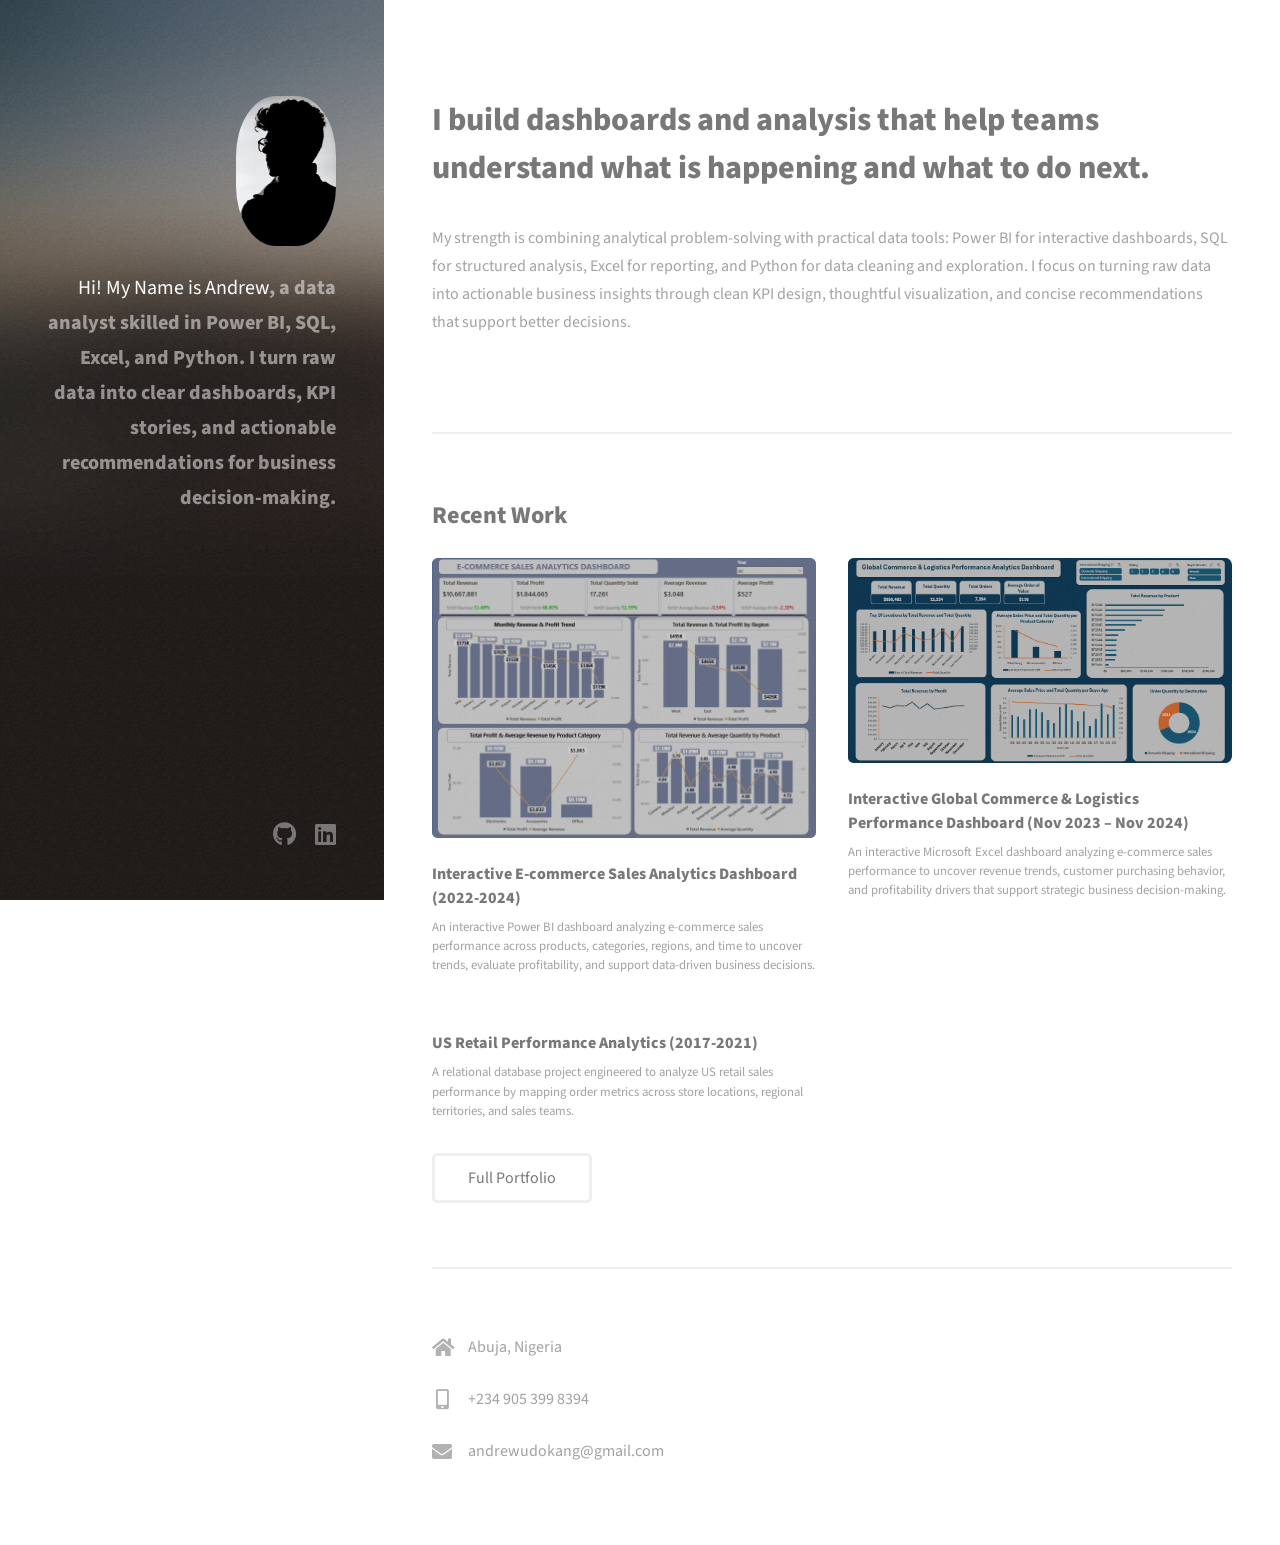
==== commit 684b7352: "Update index.html Added SQL project" ====
--- a/index.html
+++ b/index.html
@@ -55,12 +55,12 @@
 								<h3>Interactive Global Commerce & Logistics Performance Dashboard (Nov 2023 – Nov 2024)</h3>
 								<p>An interactive Microsoft Excel dashboard analyzing e-commerce sales performance to uncover revenue trends, customer purchasing behavior, and profitability drivers that support strategic business decision-making.</p>
 							</article>
+							<article class="col-6 col-12-xsmall work-item">
+								<a href="images/fulls/SQL_Visual.png" class="image fit thumb"><img src="images/thumbs/SQL_Visual.png" alt="" /></a>
+								<h3>US Retail Performance Analytics (2017-2021)</h3>
+								<p>A relational database project engineered to analyze US retail sales performance by mapping order metrics across store locations, regional territories, and sales teams.</p>
+							</article>
 							<!--<article class="col-6 col-12-xsmall work-item">
-								<a href="images/fulls/03.jpg" class="image fit thumb"><img src="images/thumbs/03.jpg" alt="" /></a>
-								<h3>Tortor metus commodo</h3>
-								<p>Lorem ipsum dolor sit amet nisl sed nullam feugiat.</p>
-							</article>
-							<article class="col-6 col-12-xsmall work-item">
 								<a href="images/fulls/04.jpg" class="image fit thumb"><img src="images/thumbs/04.jpg" alt="" /></a>
 								<h3>Quam neque phasellus</h3>
 								<p>Lorem ipsum dolor sit amet nisl sed nullam feugiat.</p>
@@ -462,4 +462,4 @@
 			<script src="assets/js/main.js"></script>
 
 	</body>
-</html>+</html>
